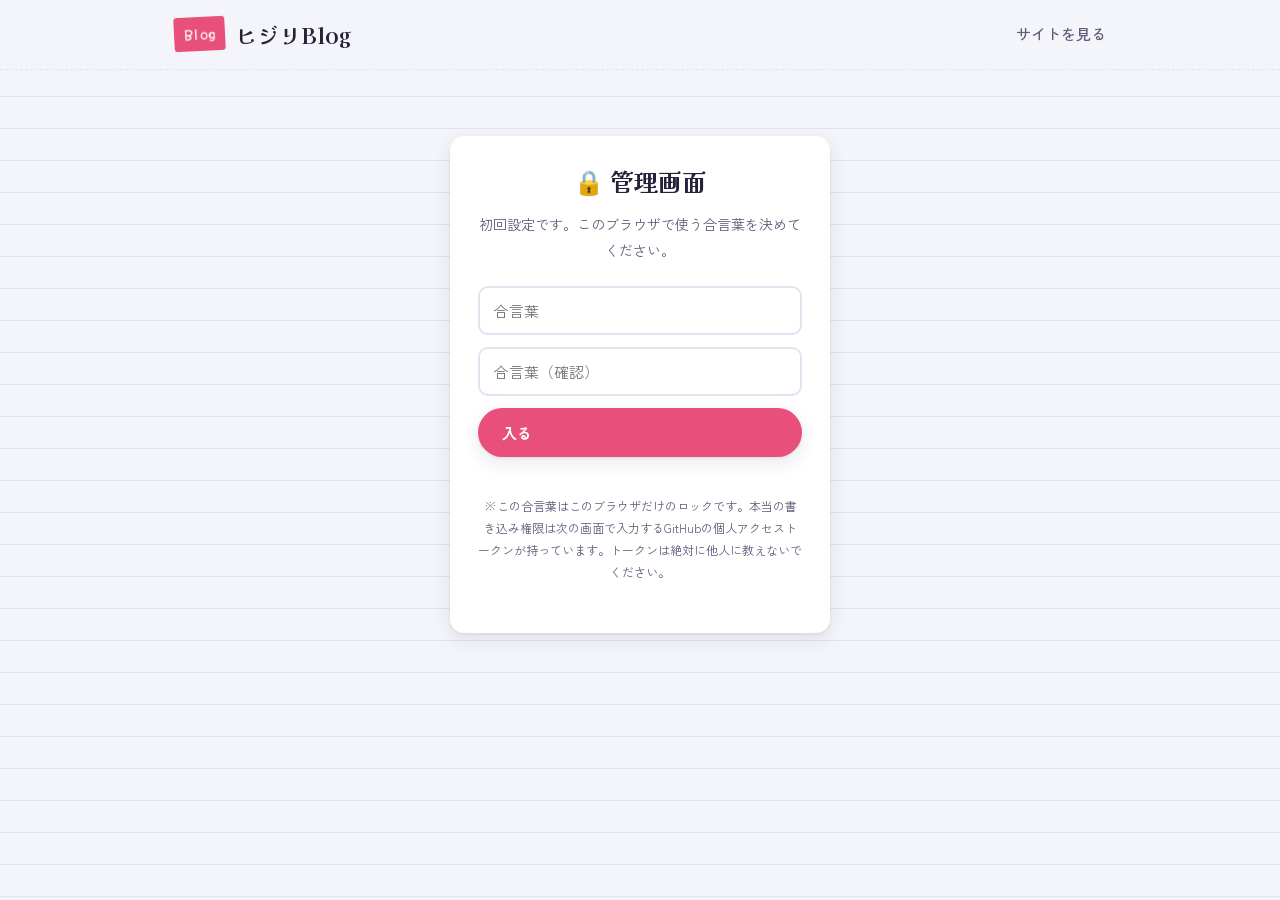
==== admin.html @ 1317c4c9 "Add files via upload" ====
<!DOCTYPE html>
<html lang="ja">
<head>
<meta charset="UTF-8">
<meta name="viewport" content="width=device-width, initial-scale=1.0">
<title>管理画面 — ヒジリBlog</title>
<meta name="robots" content="noindex, nofollow">
<link rel="stylesheet" href="css/style.css">
</head>
<body>

<header class="site-header">
  <div class="wrap">
    <a href="index.html" class="brand-mark" style="text-decoration:none;">
      <span class="tape">Blog</span> ヒジリBlog
    </a>
    <nav class="main-nav">
      <a href="index.html">サイトを見る</a>
    </nav>
  </div>
</header>

<!-- ロック画面 -->
<div class="gate" id="gate">
  <div class="card gate-card">
    <h1>🔒 管理画面</h1>
    <p id="gate-desc">読み込み中…</p>
    <input type="password" id="gate-pass" placeholder="合言葉" autocomplete="off">
    <input type="password" id="gate-pass-confirm" placeholder="合言葉（確認）" autocomplete="off" style="display:none;">
    <button class="btn btn-primary" id="gate-submit" style="width:100%;">入る</button>
    <div class="gate-error" id="gate-error"></div>
    <p style="font-size:12px;margin-top:16px;">※この合言葉はこのブラウザだけのロックです。本当の書き込み権限は次の画面で入力するGitHubの個人アクセストークンが持っています。トークンは絶対に他人に教えないでください。</p>
  </div>
</div>

<!-- 管理画面本体 -->
<main class="admin-shell wrap" id="admin-app" style="display:none;padding-top:32px;">

  <div class="section-head">
    <span class="section-eyebrow">Admin</span>
    <h2>管理画面</h2>
  </div>

  <div id="status-banner"></div>

  <div class="admin-tabs">
    <button class="admin-tab-btn is-active" data-tab="write">✏️ 記事を書く</button>
    <button class="admin-tab-btn" data-tab="manage">🗂 記事の管理</button>
    <button class="admin-tab-btn" data-tab="profile">🙋 プロフィール編集</button>
    <button class="admin-tab-btn" data-tab="settings">⚙️ GitHub連携設定</button>
  </div>

  <!-- 記事を書く -->
  <section class="admin-panel is-active" id="panel-write">
    <div class="card">
      <input type="hidden" id="post-id">
      <div class="field">
        <label for="post-title">タイトル</label>
        <input type="text" id="post-title" placeholder="例：今日あったこと">
      </div>
      <div style="display:grid;grid-template-columns:1fr 1fr;gap:16px;">
        <div class="field">
          <label for="post-tags">タグ（カンマ区切りで自由に追加できます）</label>
          <input type="text" id="post-tags" placeholder="例：ゲーム, 攻略メモ" list="tag-suggestions">
          <datalist id="tag-suggestions"></datalist>
          <p style="font-size:12px;color:var(--ink-soft);margin:6px 0 0;">新しいタグを入力すると、記事一覧に自動で絞り込み項目が増えます。</p>
        </div>
        <div class="field">
          <label for="post-date">日付</label>
          <input type="date" id="post-date">
        </div>
      </div>
      <div class="field">
        <label for="post-excerpt">一覧に出す一言（抜粋）</label>
        <textarea id="post-excerpt" rows="2" placeholder="記事一覧に表示される短い紹介文"></textarea>
      </div>

      <div class="field">
        <label>本文</label>
        <div class="editor-toolbar" data-target="post-editor">
          <button type="button" data-cmd="bold" title="太字"><b>B</b></button>
          <button type="button" data-cmd="italic" title="斜体"><i>I</i></button>
          <button type="button" data-cmd="underline" title="下線"><u>U</u></button>
          <button type="button" data-cmd="formatBlock:H2" title="見出し">H2</button>
          <button type="button" data-cmd="formatBlock:BLOCKQUOTE" title="引用">❝</button>
          <button type="button" data-cmd="insertUnorderedList" title="箇条書き">•</button>
          <button type="button" data-cmd="insertOrderedList" title="番号付きリスト">1.</button>
          <button type="button" data-cmd="createLink" title="リンク">🔗</button>
          <label class="upload-btn" title="写真を追加">
            🖼️<input type="file" accept="image/*" data-upload="image" data-target="post-editor" hidden>
          </label>
          <label class="upload-btn" title="動画を追加">
            🎬<input type="file" accept="video/*" data-upload="video" data-target="post-editor" hidden>
          </label>
        </div>
        <div id="post-editor" contenteditable="true" data-placeholder="今日はどんな一日でしたか？"></div>
      </div>

      <div style="display:flex;gap:12px;margin-top:20px;">
        <button class="btn btn-primary" id="publish-btn">公開する</button>
        <button class="btn btn-outline" id="new-post-btn" type="button">新規作成に戻す</button>
      </div>
    </div>
  </section>

  <!-- 記事の管理 -->
  <section class="admin-panel" id="panel-manage">
    <div id="post-list"></div>
  </section>

  <!-- プロフィール編集 -->
  <section class="admin-panel" id="panel-profile">
    <div class="card">
      <div class="field">
        <label for="profile-name">名前</label>
        <input type="text" id="profile-name">
      </div>
      <div class="field">
        <label for="profile-tagline">キャッチコピー</label>
        <input type="text" id="profile-tagline">
      </div>
      <div class="field">
        <label>自己紹介文</label>
        <div class="editor-toolbar" data-target="bio-editor">
          <button type="button" data-cmd="bold" title="太字"><b>B</b></button>
          <button type="button" data-cmd="italic" title="斜体"><i>I</i></button>
          <button type="button" data-cmd="underline" title="下線"><u>U</u></button>
        </div>
        <div id="bio-editor" contenteditable="true"></div>
      </div>

      <div class="field">
        <label>学歴・経歴（上から順に表示されます）</label>
        <div id="history-rows"></div>
        <button class="btn btn-outline" id="add-history-row" type="button" style="margin-top:10px;">＋ 項目を追加</button>
      </div>

      <button class="btn btn-primary" id="save-profile-btn">プロフィールを保存</button>
    </div>
  </section>

  <!-- GitHub連携設定 -->
  <section class="admin-panel" id="panel-settings">
    <div class="card">
      <p style="color:var(--ink-soft);font-size:14px;margin-top:0;">
        この管理画面は GitHub の個人アクセストークン（PAT）を使って、直接あなたのリポジトリにデータを保存します。
        トークンはこの端末の localStorage にのみ保存され、他の場所には送信されません。
      </p>
      <div class="field">
        <label for="gh-owner">GitHubユーザー名</label>
        <input type="text" id="gh-owner" placeholder="例：hijiri-taro">
      </div>
      <div class="field">
        <label for="gh-repo">リポジトリ名</label>
        <input type="text" id="gh-repo" placeholder="例：hijiri-blog">
      </div>
      <div class="field">
        <label for="gh-branch">ブランチ名</label>
        <input type="text" id="gh-branch" placeholder="main" value="main">
      </div>
      <div class="field">
        <label for="gh-token">個人アクセストークン（Fine-grained PAT / repo権限）</label>
        <input type="text" id="gh-token" placeholder="ghp_... または github_pat_...">
      </div>
      <div style="display:flex;gap:12px;">
        <button class="btn btn-primary" id="save-settings-btn">保存する</button>
        <button class="btn btn-outline" id="test-connection-btn" type="button">接続テスト</button>
      </div>
      <p style="font-size:13px;margin-top:18px;">
        トークンの作り方：GitHubの Settings → Developer settings → Personal access tokens → Fine-grained tokens で、
        このリポジトリだけに対象を絞り、「Contents」の権限を Read and write にして発行してください。
      </p>
    </div>
  </section>

</main>

<script src="js/github-api.js"></script>
<script src="js/site.js"></script>
<script src="js/admin.js"></script>
</body>
</html>
---- css/style.css ----
/* ==========================================================================
   ヒジリBlog — デザイントークン
   コンセプト：色とりどりの「手帳・スクラップブック」
   ========================================================================== */

@import url('https://fonts.googleapis.com/css2?family=Kaisei+Decol:wght@400;700&family=Zen+Kaku+Gothic+New:wght@400;500;700;900&family=Yomogi&display=swap');

:root{
  /* --- カラー --- */
  --paper:        #F4F5FB;   /* 背景：淡いラベンダーブルーの紙 */
  --paper-line:   #E1E3F0;   /* ノートの罫線 */
  --ink:          #262338;   /* 本文の文字色 */
  --ink-soft:     #605C7A;   /* 補助テキスト */
  --white:        #FFFFFF;

  --brand:        #E94F7B;   /* ブランドのメインカラー（ラズベリーピンク） */
  --brand-dark:   #C93A64;

  --cat-diary:    #FF8552;   /* 日記：珊瑚オレンジ */
  --cat-game:     #7C5CFC;   /* ゲーム：バイオレット */
  --cat-outing:   #17A398;   /* お出かけ：ティール */
  --cat-other:    #FFC145;   /* その他：アンバー */

  /* --- タイポグラフィ --- */
  --font-display: 'Kaisei Decol', serif;
  --font-body:    'Zen Kaku Gothic New', sans-serif;
  --font-hand:    'Yomogi', cursive;

  /* --- その他 --- */
  --radius-card:  14px;
  --shadow-card:  0 6px 18px rgba(38, 35, 56, 0.10), 0 1px 3px rgba(38,35,56,0.08);
  --shadow-card-hover: 0 12px 28px rgba(38, 35, 56, 0.16), 0 2px 6px rgba(38,35,56,0.10);
}

*{ box-sizing: border-box; }

html{ scroll-behavior: smooth; }

body{
  margin: 0;
  background:
    linear-gradient(var(--paper-line) 1px, transparent 1px) 0 0/100% 32px,
    var(--paper);
  color: var(--ink);
  font-family: var(--font-body);
  line-height: 1.85;
  -webkit-font-smoothing: antialiased;
}

img, video{ max-width: 100%; display:block; }

a{ color: var(--brand-dark); text-decoration: none; }
a:hover{ text-decoration: underline; }

h1, h2, h3{
  font-family: var(--font-display);
  color: var(--ink);
  line-height: 1.4;
  margin: 0;
}

/* focus visibility */
a:focus-visible, button:focus-visible, input:focus-visible, textarea:focus-visible, [contenteditable]:focus-visible{
  outline: 3px solid var(--brand);
  outline-offset: 2px;
}

@media (prefers-reduced-motion: reduce){
  *{ animation: none !important; transition: none !important; }
}

.wrap{
  max-width: 980px;
  margin: 0 auto;
  padding: 0 24px;
}

/* ==========================================================================
   ヘッダー
   ========================================================================== */
.site-header{
  position: sticky;
  top: 0;
  z-index: 50;
  background: rgba(244, 245, 251, 0.86);
  backdrop-filter: blur(8px);
  border-bottom: 1px dashed var(--paper-line);
}
.site-header .wrap{
  display: flex;
  align-items: center;
  justify-content: space-between;
  padding-top: 14px;
  padding-bottom: 14px;
}
.brand-mark{
  display: flex;
  align-items: center;
  gap: 10px;
  font-family: var(--font-display);
  font-size: 22px;
  font-weight: 700;
  color: var(--ink);
}
.brand-mark .tape{
  display: inline-block;
  background: var(--brand);
  color: white;
  padding: 3px 10px;
  border-radius: 3px;
  transform: rotate(-3deg);
  font-size: 15px;
  font-family: var(--font-hand);
}
.main-nav{ display: flex; gap: 22px; align-items: center; }
.main-nav a{
  color: var(--ink-soft);
  font-weight: 500;
  font-size: 15px;
}
.main-nav a.is-active{ color: var(--brand-dark); }
.main-nav a:hover{ color: var(--brand-dark); text-decoration: none; }

/* ==========================================================================
   ヒーロー（コルクボード風）
   ========================================================================== */
.hero{
  position: relative;
  padding: 64px 0 40px;
  overflow: hidden;
}
.hero-inner{
  display: grid;
  grid-template-columns: 1.1fr 0.9fr;
  gap: 32px;
  align-items: center;
}
.hero-eyebrow{
  font-family: var(--font-hand);
  color: var(--brand-dark);
  font-size: 20px;
  margin-bottom: 6px;
  display: inline-block;
}
.hero h1{
  font-size: clamp(36px, 5.2vw, 56px);
  font-weight: 700;
}
.hero h1 .tape-title{
  background: linear-gradient(180deg, transparent 60%, rgba(233,79,123,0.28) 60%);
}
.hero p.lead{
  margin-top: 18px;
  font-size: 18px;
  color: var(--ink-soft);
  max-width: 46ch;
}
.hero-actions{ margin-top: 28px; display:flex; gap:14px; flex-wrap: wrap; }

.btn{
  display: inline-flex;
  align-items: center;
  gap: 8px;
  padding: 12px 22px;
  border-radius: 999px;
  font-weight: 700;
  font-size: 15px;
  border: 2px solid transparent;
  cursor: pointer;
  font-family: var(--font-body);
  transition: transform .15s ease, box-shadow .15s ease;
}
.btn:hover{ transform: translateY(-2px); text-decoration:none; }
.btn-primary{ background: var(--brand); color: white; box-shadow: var(--shadow-card); }
.btn-primary:hover{ background: var(--brand-dark); box-shadow: var(--shadow-card-hover); }
.btn-outline{ background: transparent; border-color: var(--ink); color: var(--ink); }
.btn-outline:hover{ background: var(--ink); color: var(--paper); }

/* Polaroid stack */
.polaroid-stack{
  position: relative;
  height: 340px;
}
.polaroid{
  position: absolute;
  width: 200px;
  background: white;
  padding: 10px 10px 34px;
  border-radius: 4px;
  box-shadow: var(--shadow-card);
  animation: float 6s ease-in-out infinite;
}
.polaroid .frame{
  width: 100%;
  aspect-ratio: 4/3;
  border-radius: 2px;
  display:flex; align-items:center; justify-content:center;
  font-size: 34px;
}
.polaroid figcaption{
  font-family: var(--font-hand);
  font-size: 14px;
  color: var(--ink-soft);
  margin-top: 8px;
  text-align: center;
}
.polaroid.p1{ top: 6px; left: 30px; transform: rotate(-8deg); animation-delay: 0s; z-index:3;}
.polaroid.p2{ top: 90px; left: 190px; transform: rotate(6deg); animation-delay: .8s; z-index:2;}
.polaroid.p3{ top: 170px; left: 60px; transform: rotate(3deg); animation-delay: 1.6s; z-index:1;}
.polaroid .washi{
  position:absolute; top:-10px; left: 50%; transform: translateX(-50%) rotate(-2deg);
  width: 60px; height: 20px; opacity: .85; border-radius: 2px;
}

@keyframes float{
  0%, 100%{ transform: translateY(0) rotate(var(--r, 0deg)); }
  50%{ transform: translateY(-10px) rotate(var(--r, 0deg)); }
}
.polaroid.p1{ --r: -8deg; }
.polaroid.p2{ --r: 6deg; }
.polaroid.p3{ --r: 3deg; }

/* ==========================================================================
   セクション共通
   ========================================================================== */
section{ padding: 56px 0; }
.section-head{ margin-bottom: 30px; }
.section-eyebrow{
  font-family: var(--font-hand);
  color: var(--brand-dark);
  font-size: 18px;
}
.section-head h2{ font-size: 30px; margin-top: 4px; }

.card{
  background: var(--white);
  border-radius: var(--radius-card);
  box-shadow: var(--shadow-card);
  padding: 28px;
}

/* 自己紹介 */
.about-card{ position: relative; }
.about-card .washi-strip{
  position: absolute;
  top: -12px; left: 36px;
  width: 90px; height: 22px;
  background: var(--cat-other);
  opacity: .9;
  transform: rotate(-3deg);
  border-radius: 2px;
}
.about-card .bio{ color: var(--ink); }

/* 経歴タイムライン */
.timeline{
  list-style: none;
  margin: 0; padding: 0;
  border-left: 3px dashed var(--paper-line);
  margin-left: 8px;
}
.timeline li{
  position: relative;
  padding: 0 0 26px 26px;
}
.timeline li::before{
  content: '';
  position: absolute;
  left: -9px; top: 4px;
  width: 14px; height: 14px;
  border-radius: 50%;
  background: var(--brand);
  border: 3px solid var(--paper);
}
.timeline .year{
  font-family: var(--font-hand);
  color: var(--brand-dark);
  font-size: 15px;
}
.timeline .title{ font-weight: 700; margin-top: 2px; }
.timeline .note{ color: var(--ink-soft); font-size: 14px; }

/* ==========================================================================
   カテゴリタグ（washi tape）
   ========================================================================== */
.tag{
  display: inline-flex;
  align-items: center;
  gap: 6px;
  font-family: var(--font-hand);
  font-size: 14px;
  padding: 4px 12px 5px;
  border-radius: 3px;
  color: white;
  white-space: nowrap;
}
.filter-bar{
  display: flex;
  gap: 10px;
  flex-wrap: wrap;
  margin-bottom: 28px;
}
.filter-chip{
  border: 2px solid var(--paper-line);
  background: white;
  padding: 8px 16px;
  border-radius: 999px;
  font-weight: 700;
  font-size: 14px;
  cursor: pointer;
  color: var(--ink-soft);
}
.filter-chip.is-active{ border-color: var(--chip-color, var(--brand)); color: var(--chip-color, var(--brand-dark)); }

.tag-row{ display: inline-flex; gap: 6px; flex-wrap: wrap; }

/* ==========================================================================
   投稿カード / 一覧
   ========================================================================== */
.post-grid{
  display: grid;
  grid-template-columns: repeat(auto-fill, minmax(260px, 1fr));
  gap: 22px;
}
.post-card{
  background: white;
  border-radius: var(--radius-card);
  box-shadow: var(--shadow-card);
  overflow: hidden;
  display: flex;
  flex-direction: column;
  transition: transform .18s ease, box-shadow .18s ease;
}
.post-card:hover{ transform: translateY(-4px) rotate(-0.3deg); box-shadow: var(--shadow-card-hover); }
.post-card a{ text-decoration: none; }
.post-thumb{
  aspect-ratio: 16/10;
  background: linear-gradient(135deg, var(--paper-line), var(--paper));
  display: flex; align-items: center; justify-content: center;
  font-size: 40px;
}
.post-body{ padding: 18px 18px 22px; display:flex; flex-direction:column; gap:10px; flex:1; }
.post-date{ font-family: var(--font-hand); color: var(--ink-soft); font-size: 14px; }
.post-title{ font-family: var(--font-display); font-size: 19px; font-weight: 700; color: var(--ink); }
.post-excerpt{ color: var(--ink-soft); font-size: 14px; flex: 1; }

.empty-state{
  text-align: center;
  padding: 60px 20px;
  color: var(--ink-soft);
}
.empty-state .stamp{
  font-family: var(--font-hand);
  font-size: 22px;
  color: var(--brand-dark);
}

/* ==========================================================================
   単一記事ページ
   ========================================================================== */
.post-header{ margin-bottom: 28px; }
.post-header h1{ font-size: clamp(28px, 4vw, 40px); margin-top: 10px; }
.post-meta{ display:flex; gap:12px; align-items:center; color: var(--ink-soft); font-family: var(--font-hand); font-size: 15px; }
.post-content{ font-size: 17px; }
.post-content p{ margin: 0 0 1.2em; }
.post-content img, .post-content video{ border-radius: var(--radius-card); box-shadow: var(--shadow-card); margin: 20px 0; }
.post-content blockquote{
  border-left: 4px solid var(--brand);
  margin: 20px 0; padding: 4px 20px;
  color: var(--ink-soft); font-style: italic;
}
.post-content h2{ font-size: 24px; margin: 28px 0 12px; }
.post-content ul, .post-content ol{ padding-left: 1.4em; }

/* ==========================================================================
   フッター
   ========================================================================== */
.site-footer{
  border-top: 1px dashed var(--paper-line);
  padding: 32px 0 48px;
  color: var(--ink-soft);
  font-size: 14px;
  text-align: center;
}
.site-footer a{ color: var(--ink-soft); }

/* ==========================================================================
   管理画面（admin.html）
   ========================================================================== */
.admin-shell{ min-height: 100vh; }
.gate{
  min-height: 70vh;
  display: flex; align-items:center; justify-content:center;
  padding: 24px;
}
.gate-card{ max-width: 380px; width: 100%; text-align:center; }
.gate-card h1{ font-size: 24px; margin-bottom: 6px; }
.gate-card p{ color: var(--ink-soft); font-size: 14px; margin-bottom: 22px;}
.gate-card input{
  width: 100%; padding: 12px 14px; margin-bottom: 12px;
  border: 2px solid var(--paper-line); border-radius: 10px;
  font-family: var(--font-body); font-size: 15px;
}
.gate-error{ color: var(--brand-dark); font-size: 13px; min-height: 18px; margin-top: 4px;}

.admin-tabs{ display:flex; gap:10px; margin-bottom: 24px; flex-wrap: wrap; }
.admin-tab-btn{
  padding: 10px 18px; border-radius: 999px; border: 2px solid var(--paper-line);
  background: white; font-weight: 700; cursor:pointer; color: var(--ink-soft);
}
.admin-tab-btn.is-active{ border-color: var(--brand); color: var(--brand-dark); }
.admin-panel{ display:none; }
.admin-panel.is-active{ display:block; }

.field{ margin-bottom: 18px; }
.field label{ display:block; font-weight: 700; margin-bottom: 6px; font-size: 14px; }
.field input[type=text], .field input[type=date], .field select, .field textarea{
  width: 100%; padding: 11px 13px; border: 2px solid var(--paper-line); border-radius: 10px;
  font-family: var(--font-body); font-size: 15px; background: white;
}

.editor-toolbar{
  display:flex; gap:6px; flex-wrap:wrap;
  background: white; border: 2px solid var(--paper-line); border-bottom:none;
  border-radius: 10px 10px 0 0; padding: 8px;
}
.editor-toolbar button{
  border:none; background: var(--paper); width:34px; height:34px; border-radius:8px;
  cursor:pointer; font-weight:700; font-size: 14px; color: var(--ink);
}
.editor-toolbar button:hover{ background: var(--paper-line); }
.editor-toolbar label.upload-btn{
  border:none; background: var(--paper); width:34px; height:34px; border-radius:8px;
  cursor:pointer; display:flex; align-items:center; justify-content:center; font-size:16px;
}
#editor{
  min-height: 260px;
  border: 2px solid var(--paper-line);
  border-radius: 0 0 10px 10px;
  padding: 16px;
  background: white;
  font-size: 16px;
}

.post-list-row{
  display:flex; align-items:center; justify-content:space-between;
  padding: 14px 18px; background:white; border-radius: 12px; margin-bottom:10px;
  box-shadow: var(--shadow-card);
}
.post-list-row .meta{ display:flex; gap:12px; align-items:center; }
.row-actions button{
  border:none; background: var(--paper); padding: 7px 14px; border-radius: 8px;
  font-weight:700; cursor:pointer; margin-left: 8px;
}
.row-actions button.danger{ color: var(--brand-dark); }

.status-banner{
  padding: 12px 16px; border-radius: 10px; margin-bottom: 18px; font-weight: 700; font-size: 14px;
}
.status-banner.ok{ background: #E4F7EF; color: #147A5A; }
.status-banner.err{ background: #FDEAEE; color: var(--brand-dark); }
.status-banner.busy{ background: #EFEEFC; color: #4B3FBF; }

@media (max-width: 800px){
  .hero-inner{ grid-template-columns: 1fr; }
  .polaroid-stack{ height: 260px; }
}
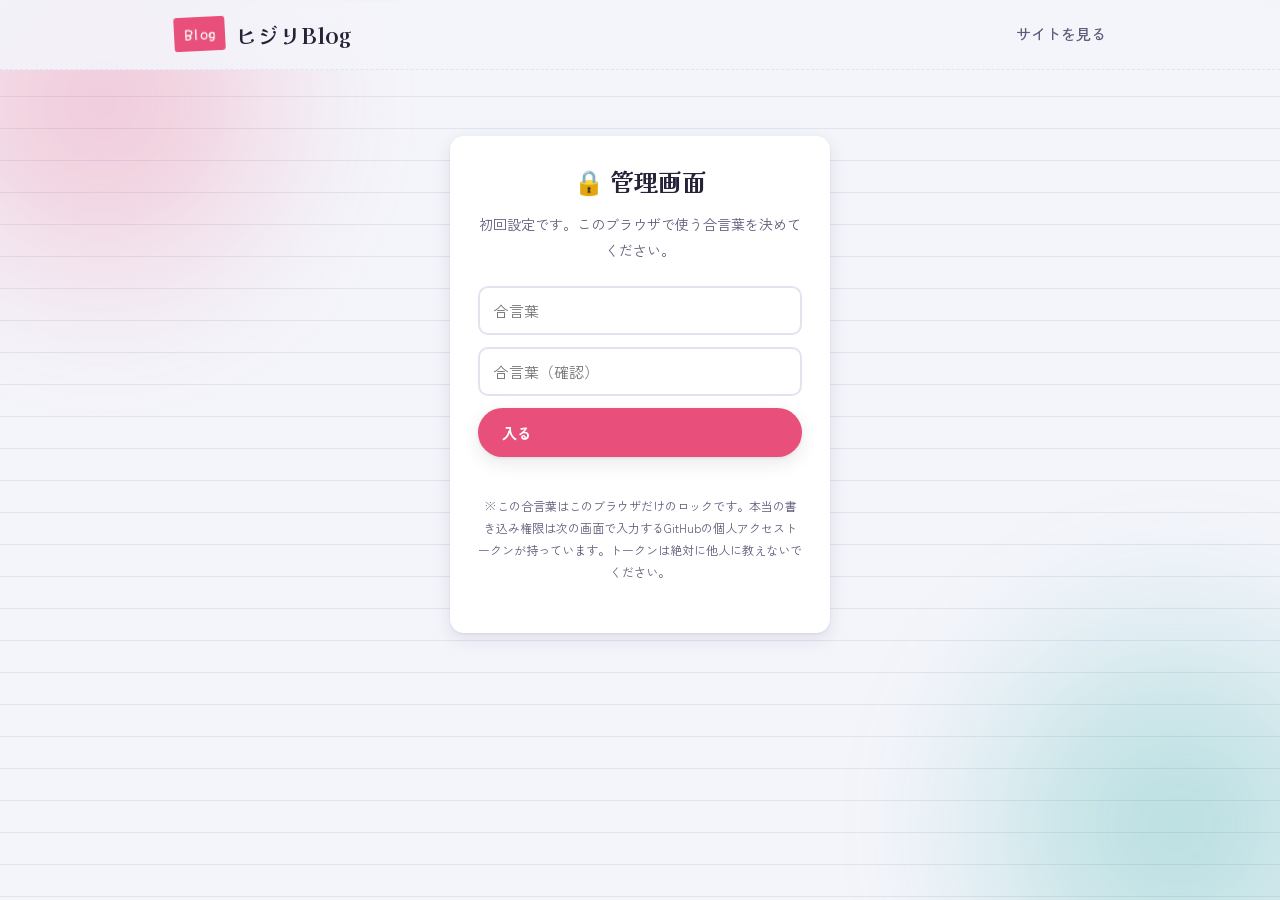
==== commit c0b71159: "Add files via upload" ====
--- a/admin.html
+++ b/admin.html
@@ -5,7 +5,7 @@
 <meta name="viewport" content="width=device-width, initial-scale=1.0">
 <title>管理画面 — ヒジリBlog</title>
 <meta name="robots" content="noindex, nofollow">
-<link rel="stylesheet" href="css/style.css">
+<link rel="stylesheet" href="css/style.css?v=5">
 </head>
 <body>
 
@@ -58,12 +58,16 @@
         <label for="post-title">タイトル</label>
         <input type="text" id="post-title" placeholder="例：今日あったこと">
       </div>
-      <div style="display:grid;grid-template-columns:1fr 1fr;gap:16px;">
+      <div class="field-row">
         <div class="field">
           <label for="post-tags">タグ（カンマ区切りで自由に追加できます）</label>
-          <input type="text" id="post-tags" placeholder="例：ゲーム, 攻略メモ" list="tag-suggestions">
+          <input type="text" id="post-tags" placeholder="例：ゲーム，マリオカートワールド, 日記" list="tag-suggestions">
           <datalist id="tag-suggestions"></datalist>
-          <p style="font-size:12px;color:var(--ink-soft);margin:6px 0 0;">新しいタグを入力すると、記事一覧に自動で絞り込み項目が増えます。</p>
+          <p style="font-size:12px;color:var(--ink-soft);margin:6px 0 0;">
+            半角のカンマ「,」で複数のタグを区切れます。<br>
+            全角の読点「，」を使うと、1つのタグの中に「親タグ，子タグ」の階層を作れます（例：<b>ゲーム，マリオカートワールド</b>）。<br>
+            記事一覧では「ゲーム」タグにカーソルを合わせる（スマホではタップする）と、細分化された子タグが一覧で出てきます。
+          </p>
         </div>
         <div class="field">
           <label for="post-date">日付</label>
@@ -73,6 +77,25 @@
       <div class="field">
         <label for="post-excerpt">一覧に出す一言（抜粋）</label>
         <textarea id="post-excerpt" rows="2" placeholder="記事一覧に表示される短い紹介文"></textarea>
+      </div>
+
+      <div class="field">
+        <label for="post-icon">一覧に出すアイコン（空欄なら、タグに合わせて自動で選ばれます）</label>
+        <input type="text" id="post-icon" maxlength="4" placeholder="例：🎮（絵文字を1つだけ／空欄でもOK）">
+        <div class="icon-picker" id="icon-picker">
+          <button type="button" class="icon-pick" data-icon="📓">📓</button>
+          <button type="button" class="icon-pick" data-icon="🎮">🎮</button>
+          <button type="button" class="icon-pick" data-icon="🚃">🚃</button>
+          <button type="button" class="icon-pick" data-icon="✈️">✈️</button>
+          <button type="button" class="icon-pick" data-icon="🍜">🍜</button>
+          <button type="button" class="icon-pick" data-icon="📸">📸</button>
+          <button type="button" class="icon-pick" data-icon="🎬">🎬</button>
+          <button type="button" class="icon-pick" data-icon="📚">📚</button>
+          <button type="button" class="icon-pick" data-icon="🎨">🎨</button>
+          <button type="button" class="icon-pick" data-icon="✨">✨</button>
+          <button type="button" class="icon-pick" data-icon="🧁">🧁</button>
+          <button type="button" class="icon-pick" data-icon="" title="自動に戻す">↺自動</button>
+        </div>
       </div>
 
       <div class="field">
@@ -175,8 +198,8 @@
 
 </main>
 
-<script src="js/github-api.js"></script>
-<script src="js/site.js"></script>
-<script src="js/admin.js"></script>
+<script src="js/github-api.js?v=5"></script>
+<script src="js/site.js?v=5"></script>
+<script src="js/admin.js?v=5"></script>
 </body>
 </html>
--- a/css/style.css
+++ b/css/style.css
@@ -37,6 +37,7 @@
 html{ scroll-behavior: smooth; }
 
 body{
+  position: relative;
   margin: 0;
   background:
     linear-gradient(var(--paper-line) 1px, transparent 1px) 0 0/100% 32px,
@@ -45,6 +46,63 @@
   font-family: var(--font-body);
   line-height: 1.85;
   -webkit-font-smoothing: antialiased;
+  overflow-x: hidden;
+}
+
+/* ふわっと動く背景のグラデーション（余白のさみしさを埋める） */
+body::before, body::after{
+  content: '';
+  position: fixed;
+  border-radius: 50%;
+  filter: blur(60px);
+  opacity: .32;
+  pointer-events: none;
+  z-index: -2;
+  animation: bgDrift 24s ease-in-out infinite;
+}
+body::before{
+  width: 40vw; height: 40vw; max-width: 540px; max-height: 540px;
+  top: -12vw; left: -12vw;
+  background: radial-gradient(circle, var(--brand), transparent 70%);
+}
+body::after{
+  width: 44vw; height: 44vw; max-width: 580px; max-height: 580px;
+  bottom: -16vw; right: -14vw;
+  background: radial-gradient(circle, var(--cat-outing), transparent 70%);
+  animation-delay: -11s;
+}
+@keyframes bgDrift{
+  0%, 100%{ transform: translate(0, 0) scale(1); }
+  50%{ transform: translate(3vw, 2.5vw) scale(1.1); }
+}
+
+/* 広い画面の左右の余白を埋める、浮遊するモチーフ */
+#bg-decor{
+  position: fixed;
+  inset: 0;
+  pointer-events: none;
+  z-index: -1;
+  display: none;
+}
+@media (min-width: 1180px){
+  #bg-decor{ display: block; }
+  #bg-decor .deco{
+    position: absolute;
+    font-size: clamp(22px, 2.2vw, 32px);
+    opacity: .38;
+    filter: drop-shadow(0 6px 10px rgba(38,35,56,.12));
+    animation: decoFloat 8s ease-in-out infinite;
+  }
+  #bg-decor .d1{ top: 10%;  left: 3.5%;  animation-delay: 0s;   }
+  #bg-decor .d2{ top: 30%;  right: 4%;   animation-delay: 1.3s; }
+  #bg-decor .d3{ top: 52%;  left: 4.5%;  animation-delay: 2.6s; }
+  #bg-decor .d4{ top: 68%;  right: 3.5%; animation-delay: .7s;  }
+  #bg-decor .d5{ top: 86%;  left: 6%;    animation-delay: 1.9s; }
+  #bg-decor .d6{ top: 6%;   right: 6.5%; animation-delay: 3.2s; }
+}
+@keyframes decoFloat{
+  0%, 100%{ transform: translateY(0) rotate(0deg); }
+  50%{ transform: translateY(-16px) rotate(8deg); }
 }
 
 img, video{ max-width: 100%; display:block; }
@@ -179,13 +237,15 @@
 /* Polaroid stack */
 .polaroid-stack{
   position: relative;
-  height: 340px;
+  height: clamp(220px, 46vw, 340px);
+  max-width: 420px;
+  margin: 0 auto;
 }
 .polaroid{
   position: absolute;
-  width: 200px;
+  width: clamp(112px, 30vw, 200px);
   background: white;
-  padding: 10px 10px 34px;
+  padding: clamp(6px, 1.6vw, 10px) clamp(6px, 1.6vw, 10px) clamp(22px, 5vw, 34px);
   border-radius: 4px;
   box-shadow: var(--shadow-card);
   animation: float 6s ease-in-out infinite;
@@ -195,18 +255,19 @@
   aspect-ratio: 4/3;
   border-radius: 2px;
   display:flex; align-items:center; justify-content:center;
-  font-size: 34px;
+  font-size: clamp(20px, 5vw, 34px);
 }
 .polaroid figcaption{
   font-family: var(--font-hand);
-  font-size: 14px;
+  font-size: clamp(11px, 2.6vw, 14px);
   color: var(--ink-soft);
   margin-top: 8px;
   text-align: center;
-}
-.polaroid.p1{ top: 6px; left: 30px; transform: rotate(-8deg); animation-delay: 0s; z-index:3;}
-.polaroid.p2{ top: 90px; left: 190px; transform: rotate(6deg); animation-delay: .8s; z-index:2;}
-.polaroid.p3{ top: 170px; left: 60px; transform: rotate(3deg); animation-delay: 1.6s; z-index:1;}
+  white-space: nowrap;
+}
+.polaroid.p1{ top: 1%;  left: 4%;  transform: rotate(-8deg); animation-delay: 0s;  z-index:3;}
+.polaroid.p2{ top: 26%; left: 44%; transform: rotate(6deg);  animation-delay: .8s; z-index:2;}
+.polaroid.p3{ top: 50%; left: 12%; transform: rotate(3deg);  animation-delay: 1.6s; z-index:1;}
 .polaroid .washi{
   position:absolute; top:-10px; left: 50%; transform: translateX(-50%) rotate(-2deg);
   width: 60px; height: 20px; opacity: .85; border-radius: 2px;
@@ -313,6 +374,92 @@
 .filter-chip.is-active{ border-color: var(--chip-color, var(--brand)); color: var(--chip-color, var(--brand-dark)); }
 
 .tag-row{ display: inline-flex; gap: 6px; flex-wrap: wrap; }
+.tag .tag-sub{ opacity: .85; font-weight: 400; margin-left: 2px; }
+
+/* 階層タグの絞り込みドロップダウン */
+.tag-filter-group{ position: relative; display: inline-flex; align-items: center; gap: 2px; }
+.tag-caret{
+  border: 2px solid var(--paper-line);
+  background: white;
+  width: 30px; height: 30px;
+  border-radius: 999px;
+  cursor: pointer;
+  font-size: 11px;
+  color: var(--ink-soft);
+  display: flex; align-items: center; justify-content: center;
+  padding: 0;
+}
+.tag-caret:hover{ border-color: var(--brand); color: var(--brand-dark); }
+.tag-dropdown{
+  position: absolute;
+  top: calc(100% + 12px);
+  left: 0;
+  background: white;
+  border: none;
+  border-radius: 16px;
+  padding: 10px;
+  display: flex;
+  flex-direction: column;
+  gap: 3px;
+  min-width: 190px;
+  max-width: 260px;
+  box-shadow: 0 16px 34px rgba(38,35,56,.18), 0 3px 10px rgba(38,35,56,.10);
+  z-index: 40;
+  opacity: 0;
+  visibility: hidden;
+  transform: translateY(-6px) scale(.97);
+  transform-origin: top left;
+  transition: opacity .18s ease, transform .18s ease, visibility .18s;
+}
+.tag-dropdown::before{
+  content: '';
+  position: absolute;
+  top: -6px; left: 20px;
+  width: 14px; height: 14px;
+  background: white;
+  border-radius: 3px;
+  transform: rotate(45deg);
+}
+.tag-dropdown-label{
+  font-family: var(--font-hand);
+  font-size: 12px;
+  color: var(--ink-soft);
+  padding: 2px 10px 6px;
+  border-bottom: 1px dashed var(--paper-line);
+  margin-bottom: 4px;
+}
+.tag-filter-group:hover .tag-dropdown,
+.tag-filter-group.is-open .tag-dropdown{
+  opacity: 1;
+  visibility: visible;
+  transform: translateY(0) scale(1);
+}
+.tag-dropdown-chip{
+  display: flex;
+  align-items: center;
+  gap: 9px;
+  border: none;
+  background: transparent;
+  border-radius: 10px;
+  padding: 9px 10px;
+  text-align: left;
+  font-weight: 700;
+  font-size: 13px;
+  color: var(--ink-soft);
+  cursor: pointer;
+  white-space: nowrap;
+  transition: background .15s ease, transform .15s ease, color .15s ease;
+}
+.tag-dropdown-chip::before{
+  content: '';
+  width: 9px; height: 9px;
+  border-radius: 50%;
+  background: var(--chip-color, var(--brand));
+  flex-shrink: 0;
+  box-shadow: 0 0 0 3px color-mix(in srgb, var(--chip-color, var(--brand)) 20%, transparent);
+}
+.tag-dropdown-chip:hover{ background: var(--paper); transform: translateX(3px); color: var(--ink); }
+.tag-dropdown-chip.is-active{ background: var(--paper); color: var(--chip-color, var(--brand-dark)); }
 
 /* ==========================================================================
    投稿カード / 一覧
@@ -329,16 +476,56 @@
   overflow: hidden;
   display: flex;
   flex-direction: column;
-  transition: transform .18s ease, box-shadow .18s ease;
-}
-.post-card:hover{ transform: translateY(-4px) rotate(-0.3deg); box-shadow: var(--shadow-card-hover); }
-.post-card a{ text-decoration: none; }
+  transition: transform .2s ease, box-shadow .2s ease;
+}
+.post-card:hover{ transform: translateY(-6px) rotate(-0.3deg); box-shadow: var(--shadow-card-hover); }
+.post-card a{ text-decoration: none; display:flex; flex-direction:column; height:100%; }
 .post-thumb{
+  position: relative;
   aspect-ratio: 16/10;
-  background: linear-gradient(135deg, var(--paper-line), var(--paper));
+  overflow: hidden;
+}
+.post-thumb::before{
+  content: '';
+  position: absolute;
+  top: 0; left: 0; right: 0;
+  height: 4px;
+  background: var(--accent, var(--brand));
+  z-index: 2;
+}
+.thumb-photo{
+  width: 100%; height: 100%;
+  object-fit: cover;
+  transition: transform .4s ease;
+}
+.post-card:hover .thumb-photo{ transform: scale(1.09) rotate(0.5deg); }
+.thumb-overlay{
+  position: absolute;
+  inset: 0;
+  display: flex;
+  align-items: flex-end;
+  padding: 14px;
+  background: linear-gradient(180deg, transparent 40%, rgba(38,35,56,.62) 100%);
+  opacity: 0;
+  transition: opacity .25s ease;
+}
+.post-card:hover .thumb-overlay{ opacity: 1; }
+.thumb-overlay span{
+  color: white;
+  font-family: var(--font-hand);
+  font-size: 16px;
+  font-weight: 700;
+}
+.thumb-icon-tile{
+  width: 100%; height: 100%;
   display: flex; align-items: center; justify-content: center;
-  font-size: 40px;
-}
+}
+.thumb-icon{
+  font-size: clamp(34px, 9vw, 52px);
+  display: inline-block;
+  transition: transform .3s ease;
+}
+.post-card:hover .thumb-icon{ transform: scale(1.2) rotate(-8deg); }
 .post-body{ padding: 18px 18px 22px; display:flex; flex-direction:column; gap:10px; flex:1; }
 .post-date{ font-family: var(--font-hand); color: var(--ink-soft); font-size: 14px; }
 .post-title{ font-family: var(--font-display); font-size: 19px; font-weight: 700; color: var(--ink); }
@@ -413,6 +600,19 @@
 .admin-panel.is-active{ display:block; }
 
 .field{ margin-bottom: 18px; }
+.field-row{ display: grid; grid-template-columns: 1fr 1fr; gap: 16px; }
+.icon-picker{ display: flex; flex-wrap: wrap; gap: 6px; margin-top: 8px; }
+.icon-pick{
+  border: 2px solid var(--paper-line);
+  background: white;
+  width: 40px; height: 40px;
+  border-radius: 10px;
+  font-size: 18px;
+  cursor: pointer;
+  display: flex; align-items: center; justify-content: center;
+}
+.icon-pick:last-child{ width: auto; padding: 0 10px; font-size: 12px; font-weight: 700; color: var(--ink-soft); }
+.icon-pick:hover{ border-color: var(--brand); }
 .field label{ display:block; font-weight: 700; margin-bottom: 6px; font-size: 14px; }
 .field input[type=text], .field input[type=date], .field select, .field textarea{
   width: 100%; padding: 11px 13px; border: 2px solid var(--paper-line); border-radius: 10px;
@@ -454,6 +654,18 @@
 }
 .row-actions button.danger{ color: var(--brand-dark); }
 
+.history-row{
+  display: grid;
+  grid-template-columns: 1fr 2fr 2fr auto;
+  gap: 8px;
+  margin-bottom: 8px;
+  align-items: center;
+}
+.history-row .h-remove{
+  border: none; background: var(--paper); border-radius: 8px;
+  padding: 8px 12px; cursor: pointer; color: var(--brand-dark);
+}
+
 .status-banner{
   padding: 12px 16px; border-radius: 10px; margin-bottom: 18px; font-weight: 700; font-size: 14px;
 }
@@ -463,5 +675,26 @@
 
 @media (max-width: 800px){
   .hero-inner{ grid-template-columns: 1fr; }
-  .polaroid-stack{ height: 260px; }
-}
+}
+
+@media (max-width: 600px){
+  .wrap{ padding: 0 16px; }
+  section{ padding: 40px 0; }
+  .hero{ padding: 36px 0 20px; }
+  .section-head h2{ font-size: 24px; }
+  .card{ padding: 20px; }
+
+  .site-header .wrap{ flex-wrap: wrap; justify-content: center; gap: 6px; padding-top: 10px; padding-bottom: 10px; }
+  .brand-mark{ font-size: 19px; }
+  .main-nav{ gap: 16px; flex-wrap: wrap; justify-content: center; }
+
+  .history-row{ grid-template-columns: 1fr; }
+  .history-row .h-remove{ justify-self: end; }
+
+  .field-row{ grid-template-columns: 1fr; }
+
+  .post-list-row{ flex-wrap: wrap; gap: 10px; }
+  .post-list-row .meta{ flex-wrap: wrap; }
+
+  .about-card .washi-strip{ left: 50%; transform: translateX(-50%) rotate(-3deg); }
+}
